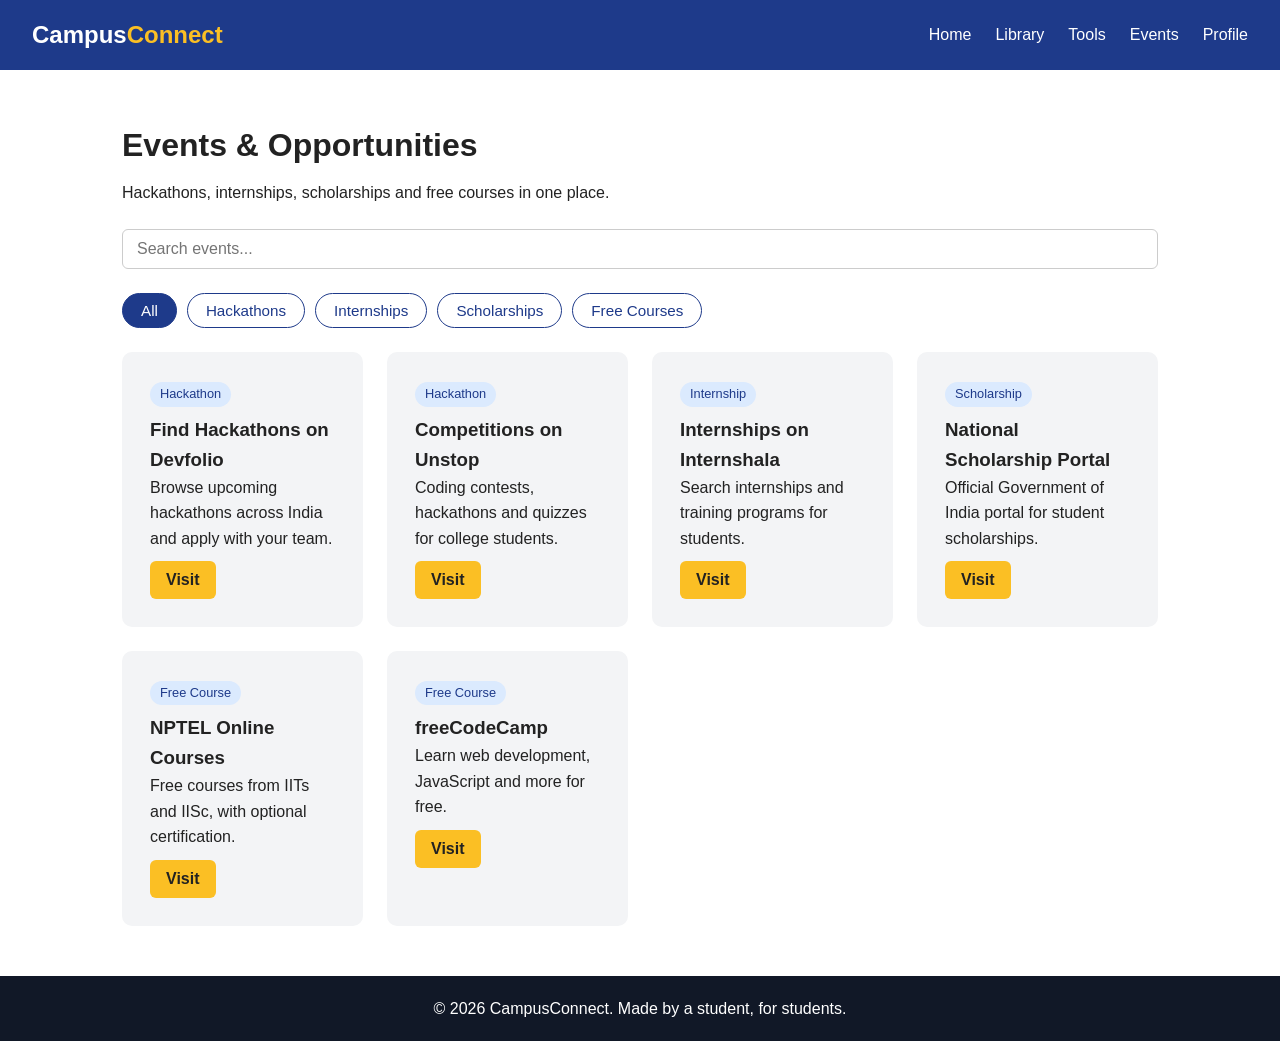
==== events.html @ 6121fadf "Add library and events pages" ====
<!DOCTYPE html>
<html lang="en">
<head>
  <meta charset="UTF-8">
  <meta name="viewport" content="width=device-width, initial-scale=1.0">
  <title>Events & Opportunities | CampusConnect</title>
  <link rel="stylesheet" href="css/style.css">
</head>
<body>
  <header>
    <nav class="navbar">
      <a href="index.html" class="logo">Campus<span>Connect</span></a>
      <button class="menu-btn" id="menuBtn">☰</button>
      <ul class="nav-links" id="navLinks">
        <li><a href="index.html">Home</a></li>
        <li><a href="library.html">Library</a></li>
        <li><a href="tools.html">Tools</a></li>
        <li><a href="events.html">Events</a></li>
        <li><a href="profile.html">Profile</a></li>
      </ul>
    </nav>
  </header>

  <main class="page">
    <h1>Events & Opportunities</h1>
    <p>Hackathons, internships, scholarships and free courses in one place.</p>

    <div class="controls">
      <input type="text" id="eventSearch" placeholder="Search events...">
    </div>

    <div class="filter-buttons" id="filterButtons">
      <button class="filter-btn active" data-category="All">All</button>
      <button class="filter-btn" data-category="Hackathon">Hackathons</button>
      <button class="filter-btn" data-category="Internship">Internships</button>
      <button class="filter-btn" data-category="Scholarship">Scholarships</button>
      <button class="filter-btn" data-category="Free Course">Free Courses</button>
    </div>

    <div class="card-grid" id="eventGrid"></div>
    <p id="noEvents" class="hidden">No opportunities found.</p>
  </main>

  <footer>
    <p>© 2026 CampusConnect. Made by a student, for students.</p>
  </footer>

  <script src="js/main.js"></script>
  <script src="js/events.js"></script>
</body>
</html>
---- css/style.css ----
* { margin: 0; padding: 0; box-sizing: border-box; }

body {
  font-family: Arial, sans-serif;
  line-height: 1.6;
  color: #222;
}

.navbar {
  display: flex;
  justify-content: space-between;
  align-items: center;
  padding: 16px 32px;
  background: #1e3a8a;
}
.logo { color: #fff; font-size: 1.5rem; font-weight: bold; text-decoration: none; }
.logo span { color: #fbbf24; }
.nav-links { display: flex; gap: 24px; list-style: none; }
.nav-links a { color: #fff; text-decoration: none; }
.nav-links a:hover { color: #fbbf24; }
.menu-btn { display: none; background: none; border: none; color: #fff; font-size: 1.8rem; cursor: pointer; }

.hero {
  text-align: center;
  padding: 100px 20px;
  background: linear-gradient(135deg, #1e3a8a, #3b82f6);
  color: #fff;
}
.hero h1 { font-size: 2.5rem; margin-bottom: 12px; }
.hero p { margin-bottom: 24px; }
.btn {
  display: inline-block;
  padding: 12px 28px;
  background: #fbbf24;
  color: #222;
  text-decoration: none;
  border-radius: 6px;
  font-weight: bold;
}

.shortcuts { padding: 60px 32px; text-align: center; }
.card-grid {
  display: grid;
  grid-template-columns: repeat(auto-fit, minmax(240px, 1fr));
  gap: 24px;
  margin-top: 24px;
}
.card {
  padding: 28px;
  border-radius: 10px;
  background: #f3f4f6;
  text-decoration: none;
  color: inherit;
  transition: transform 0.2s;
}
.card:hover { transform: translateY(-6px); }

footer { text-align: center; padding: 20px; background: #111827; color: #fff; }

@media (max-width: 700px) {
  .menu-btn { display: block; }
  .nav-links {
    display: none;
    flex-direction: column;
    position: absolute;
    top: 64px; left: 0; right: 0;
    background: #1e3a8a;
    padding: 16px 32px;
  }
  .nav-links.open { display: flex; }
}
.tools-grid { align-items: start; }
.tool label { display: block; margin-top: 10px; font-size: 0.9rem; }
.tool input {
  width: 100%;
  padding: 8px 10px;
  margin-top: 4px;
  border: 1px solid #ccc;
  border-radius: 6px;
  font-size: 1rem;
}
.tool ul { list-style: none; margin-top: 12px; }
.tool li {
  display: flex;
  justify-content: space-between;
  align-items: center;
  padding: 6px 0;
  border-bottom: 1px solid #ddd;
  cursor: pointer;
}
.tool li.done { text-decoration: line-through; color: #888; }
.delete-btn { background: none; border: none; color: #dc2626; cursor: pointer; font-size: 1rem; }
.result { margin-top: 12px; font-weight: bold; color: #1e3a8a; }
.btn.small { border: none; cursor: pointer; }
.btn.clear { background: #e5e7eb; margin-left: 8px; }
.page { padding: 50px 32px; max-width: 1100px; margin: auto; }
.page h1 { margin-bottom: 8px; }

.controls { display: flex; gap: 16px; margin: 24px 0; flex-wrap: wrap; }
.controls input, .controls select {
  padding: 10px 14px;
  border: 1px solid #ccc;
  border-radius: 6px;
  font-size: 1rem;
}
.controls input { flex: 1; min-width: 200px; }

.tag {
  display: inline-block;
  background: #dbeafe;
  color: #1e3a8a;
  padding: 2px 10px;
  border-radius: 20px;
  font-size: 0.8rem;
  margin-bottom: 8px;
}
.btn.small { padding: 6px 16px; margin-top: 10px; border: none; cursor: pointer; }
.btn.clear { background: #e5e7eb; margin-left: 8px; }
.hidden { display: none; }

.tools-grid { align-items: start; }
.tool label { display: block; margin-top: 10px; font-size: 0.9rem; }
.tool input {
  width: 100%;
  padding: 8px 10px;
  margin-top: 4px;
  border: 1px solid #ccc;
  border-radius: 6px;
  font-size: 1rem;
}
.tool ul { list-style: none; margin-top: 12px; }
.tool li {
  display: flex;
  justify-content: space-between;
  align-items: center;
  padding: 6px 0;
  border-bottom: 1px solid #ddd;
  cursor: pointer;
}
.tool li.done { text-decoration: line-through; color: #888; }
.delete-btn { background: none; border: none; color: #dc2626; cursor: pointer; font-size: 1rem; }
.result { margin-top: 12px; font-weight: bold; color: #1e3a8a; }

.filter-buttons { display: flex; gap: 10px; flex-wrap: wrap; margin-bottom: 24px; }
.filter-btn {
  padding: 8px 18px;
  border: 1px solid #1e3a8a;
  background: #fff;
  color: #1e3a8a;
  border-radius: 20px;
  cursor: pointer;
  font-size: 0.95rem;
}
.filter-btn:hover { background: #dbeafe; }
.filter-btn.active { background: #1e3a8a; color: #fff; }
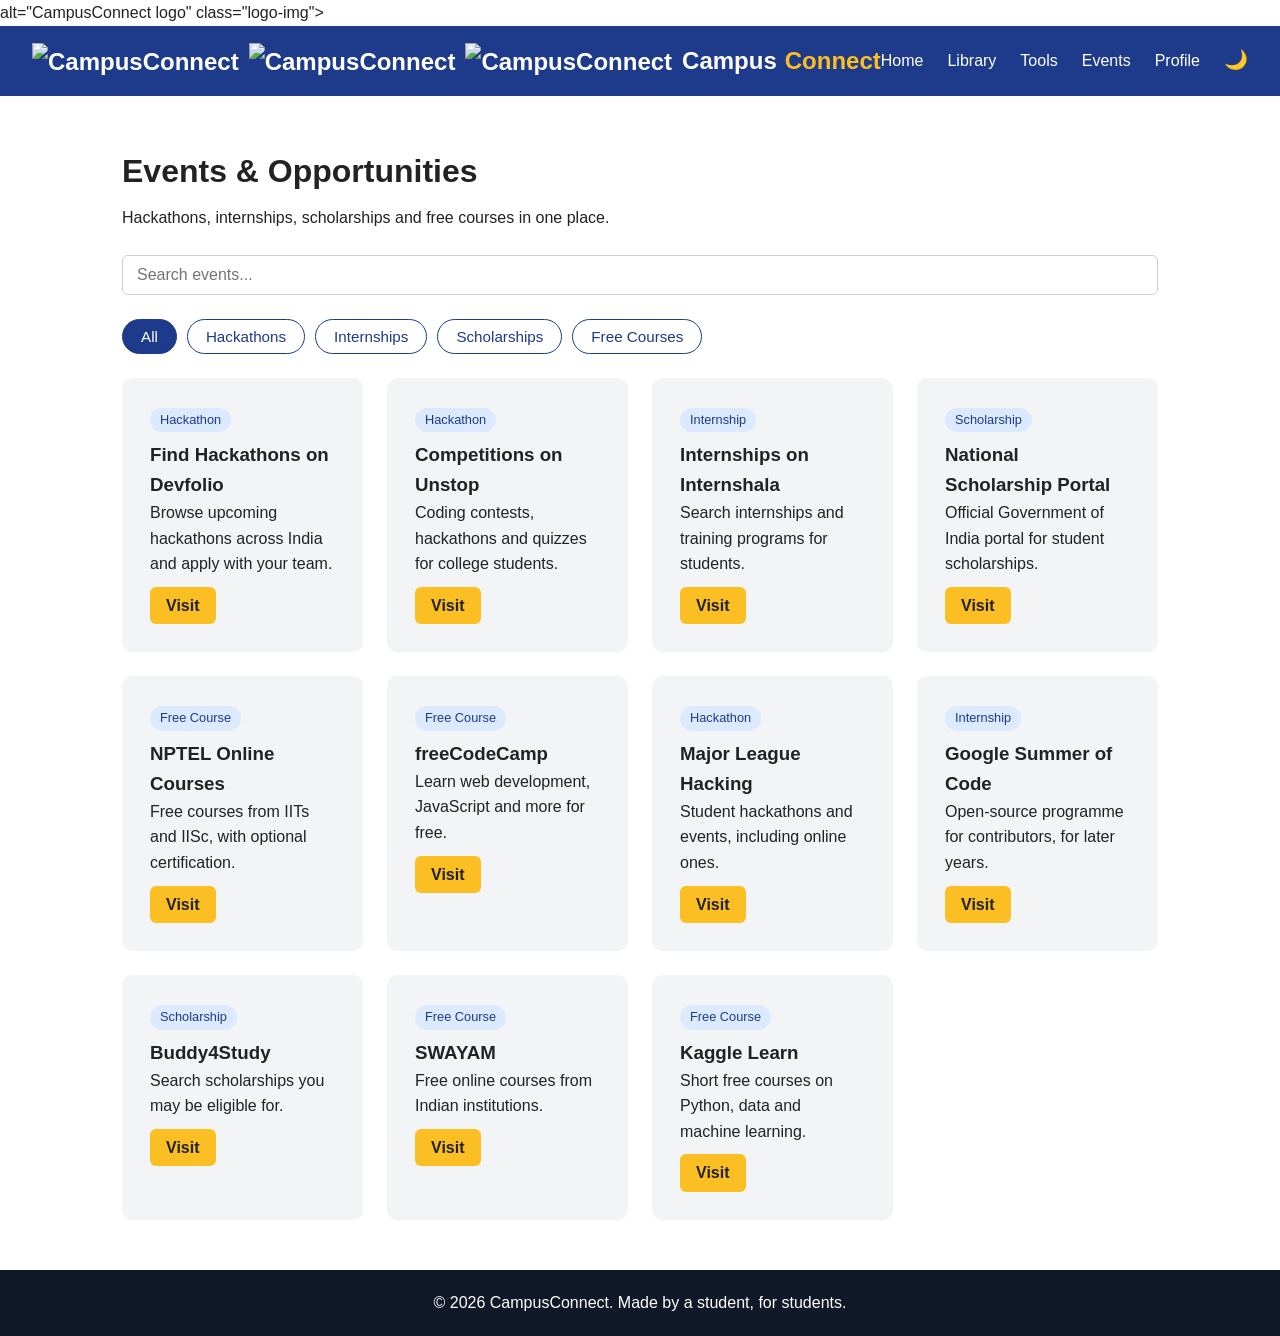
==== commit cba2fd2d: "Add favicon" ====
--- a/events.html
+++ b/events.html
@@ -4,12 +4,18 @@
   <meta charset="UTF-8">
   <meta name="viewport" content="width=device-width, initial-scale=1.0">
   <title>Events & Opportunities | CampusConnect</title>
+  <head>
+  <meta charset="UTF-8">
+  <meta name="viewport" content="width=device-width, initial-scale=1.0">
+  <title>CampusConnect</title>
+  <link rel="icon" href="images/logo.png">
   <link rel="stylesheet" href="css/style.css">
+</head> alt="CampusConnect logo" class="logo-img">
 </head>
 <body>
   <header>
     <nav class="navbar">
-      <a href="index.html" class="logo">Campus<span>Connect</span></a>
+      <a href="index.html" class="logo"><img src="images/logo.png" alt="CampusConnect logo" class="logo-img"><img src="images/logo.png" alt="CampusConnect logo" class="logo-img"><img src="images/logo.png" alt="CampusConnect logo" class="logo-img">Campus<span>Connect</span></a>
       <button class="menu-btn" id="menuBtn">☰</button>
       <ul class="nav-links" id="navLinks">
         <li><a href="index.html">Home</a></li>
--- a/css/style.css
+++ b/css/style.css
@@ -152,4 +152,71 @@
   font-size: 0.95rem;
 }
 .filter-btn:hover { background: #dbeafe; }
-.filter-btn.active { background: #1e3a8a; color: #fff; }+.filter-btn.active { background: #1e3a8a; color: #fff; }
+.profile-layout {
+  display: grid;
+  grid-template-columns: repeat(auto-fit, minmax(300px, 1fr));
+  gap: 24px;
+  margin-top: 24px;
+  align-items: start;
+}
+.profile-form label { display: block; margin-top: 12px; font-size: 0.9rem; }
+.profile-form input, .profile-form select {
+  width: 100%;
+  padding: 8px 10px;
+  margin-top: 4px;
+  border: 1px solid #ccc;
+  border-radius: 6px;
+  font-size: 1rem;
+}
+.profile-form .btn { margin-top: 16px; }
+.profile-card h2 { margin: 8px 0; }
+.profile-card h3 { margin-top: 16px; font-size: 1rem; }
+.avatar {
+  width: 70px;
+  height: 70px;
+  border-radius: 50%;
+  background: #1e3a8a;
+  color: #fff;
+  font-size: 2rem;
+  display: flex;
+  align-items: center;
+  justify-content: center;
+}
+.project-list { margin-left: 20px; }
+.theme-btn { background: none; border: none; font-size: 1.2rem; cursor: pointer; }
+
+body.dark { background: #0f172a; color: #e5e7eb; }
+body.dark .navbar { background: #172554; }
+body.dark .card { background: #1e293b; }
+body.dark .tag { background: #1e3a8a; color: #dbeafe; }
+body.dark .result { color: #93c5fd; }
+body.dark .tool li { border-bottom-color: #334155; }
+body.dark .btn.clear { background: #334155; color: #e5e7eb; }
+body.dark .controls input,
+body.dark .controls select,
+body.dark .tool input,
+body.dark .profile-form input,
+body.dark .profile-form select,
+body.dark .dashboard input {
+  background: #0f172a;
+  color: #e5e7eb;
+  border-color: #475569;
+}
+body.dark .filter-btn { background: #0f172a; color: #93c5fd; border-color: #93c5fd; }
+body.dark .filter-btn:hover { background: #1e293b; }
+body.dark .filter-btn.active { background: #1e3a8a; color: #fff; }
+.dashboard { padding: 60px 32px 0; text-align: center; }
+.dashboard .card { text-align: left; }
+.dashboard input {
+  width: 100%;
+  padding: 8px 10px;
+  margin-top: 8px;
+  border: 1px solid #ccc;
+  border-radius: 6px;
+  font-size: 1rem;
+}
+.plain-list { list-style: none; margin-top: 10px; }
+.plain-list li { padding: 4px 0; }
+.logo { display: flex; align-items: center; gap: 8px; }
+.logo-img { height: 36px; width: auto; }
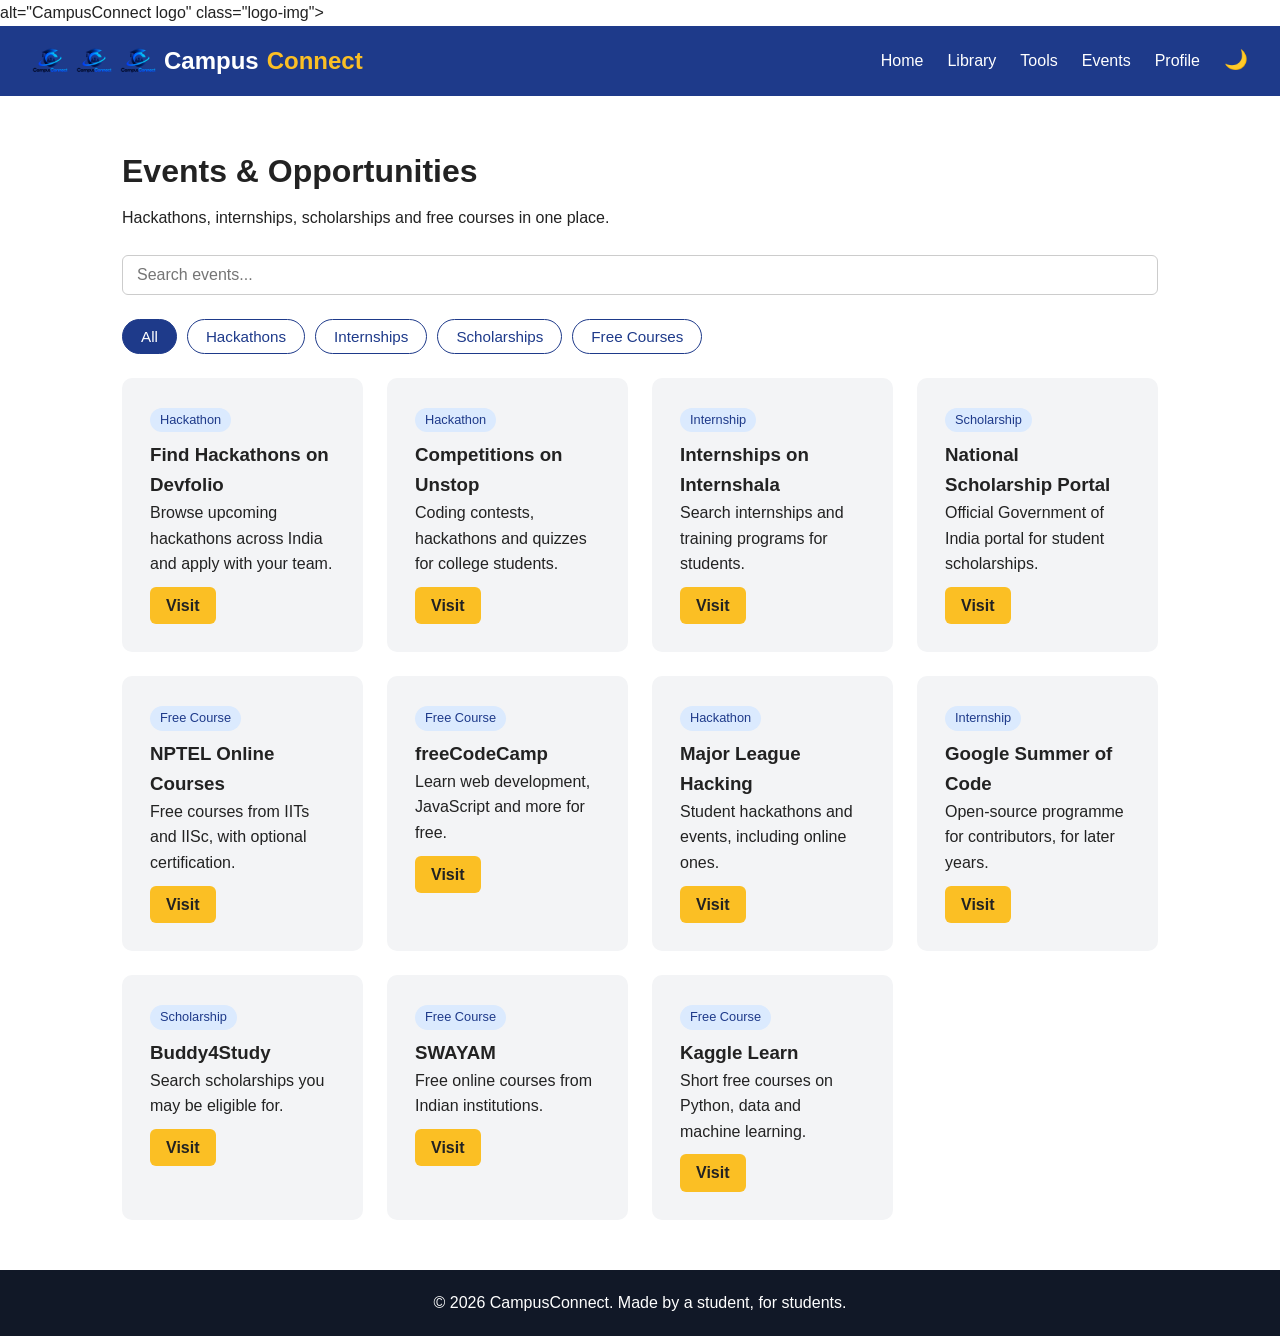
==== commit 1e7600d6: "Add logo" ====
--- a/events.html
+++ b/events.html
@@ -8,6 +8,7 @@
   <meta charset="UTF-8">
   <meta name="viewport" content="width=device-width, initial-scale=1.0">
   <title>CampusConnect</title>
+  <link rel="icon" href="images/logo.png">
   <link rel="icon" href="images/logo.png">
   <link rel="stylesheet" href="css/style.css">
 </head> alt="CampusConnect logo" class="logo-img">
--- a/css/style.css
+++ b/css/style.css
@@ -219,4 +219,12 @@
 .plain-list { list-style: none; margin-top: 10px; }
 .plain-list li { padding: 4px 0; }
 .logo { display: flex; align-items: center; gap: 8px; }
-.logo-img { height: 36px; width: auto; }+.logo-img { height: 36px; width: auto; }
+.hero-logo {
+  width: 130px;
+  height: 130px;
+  background: #fff;
+  border-radius: 16px;
+  padding: 8px;
+  margin-bottom: 16px;
+}
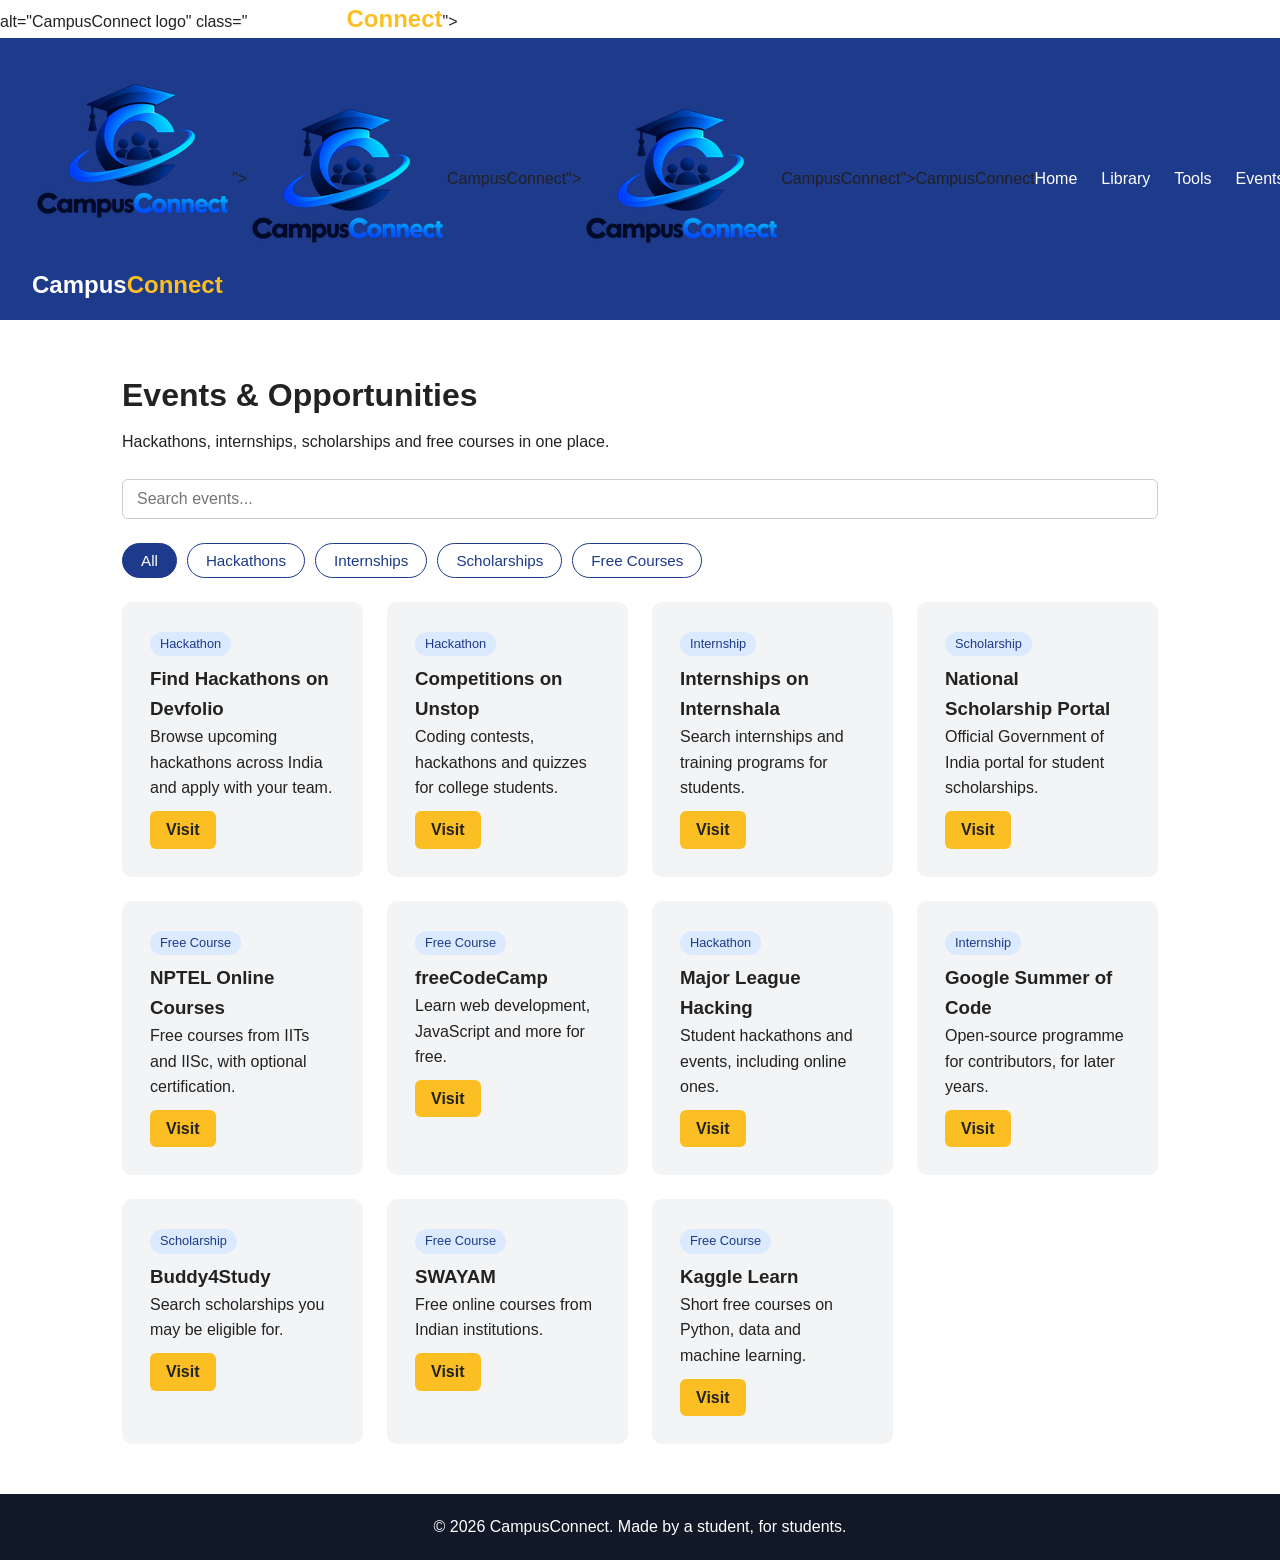
==== commit b8540f62: "Fix navbar logo" ====
--- a/events.html
+++ b/events.html
@@ -11,12 +11,12 @@
   <link rel="icon" href="images/logo.png">
   <link rel="icon" href="images/logo.png">
   <link rel="stylesheet" href="css/style.css">
-</head> alt="CampusConnect logo" class="logo-img">
+</head> alt="CampusConnect logo" class="      <a href="index.html" class="logo">Campus<span>Connect</span></a>">
 </head>
 <body>
   <header>
     <nav class="navbar">
-      <a href="index.html" class="logo"><img src="images/logo.png" alt="CampusConnect logo" class="logo-img"><img src="images/logo.png" alt="CampusConnect logo" class="logo-img"><img src="images/logo.png" alt="CampusConnect logo" class="logo-img">Campus<span>Connect</span></a>
+      <a href="index.html" class="logo"><img src="images/logo.png" alt="CampusConnect logo" class="      <a href="index.html" class="logo">Campus<span>Connect</span></a>"><img src="images/logo.png" alt="CampusConnect logo" class="      <a href="index.html" class="logo">Campus<span>Connect</span></a>"><img src="images/logo.png" alt="CampusConnect logo" class="      <a href="index.html" class="logo">Campus<span>Connect</span></a>">Campus<span>Connect</span></a>
       <button class="menu-btn" id="menuBtn">☰</button>
       <ul class="nav-links" id="navLinks">
         <li><a href="index.html">Home</a></li>
--- a/css/style.css
+++ b/css/style.css
@@ -218,8 +218,7 @@
 }
 .plain-list { list-style: none; margin-top: 10px; }
 .plain-list li { padding: 4px 0; }
-.logo { display: flex; align-items: center; gap: 8px; }
-.logo-img { height: 36px; width: auto; }
+
 .hero-logo {
   width: 130px;
   height: 130px;
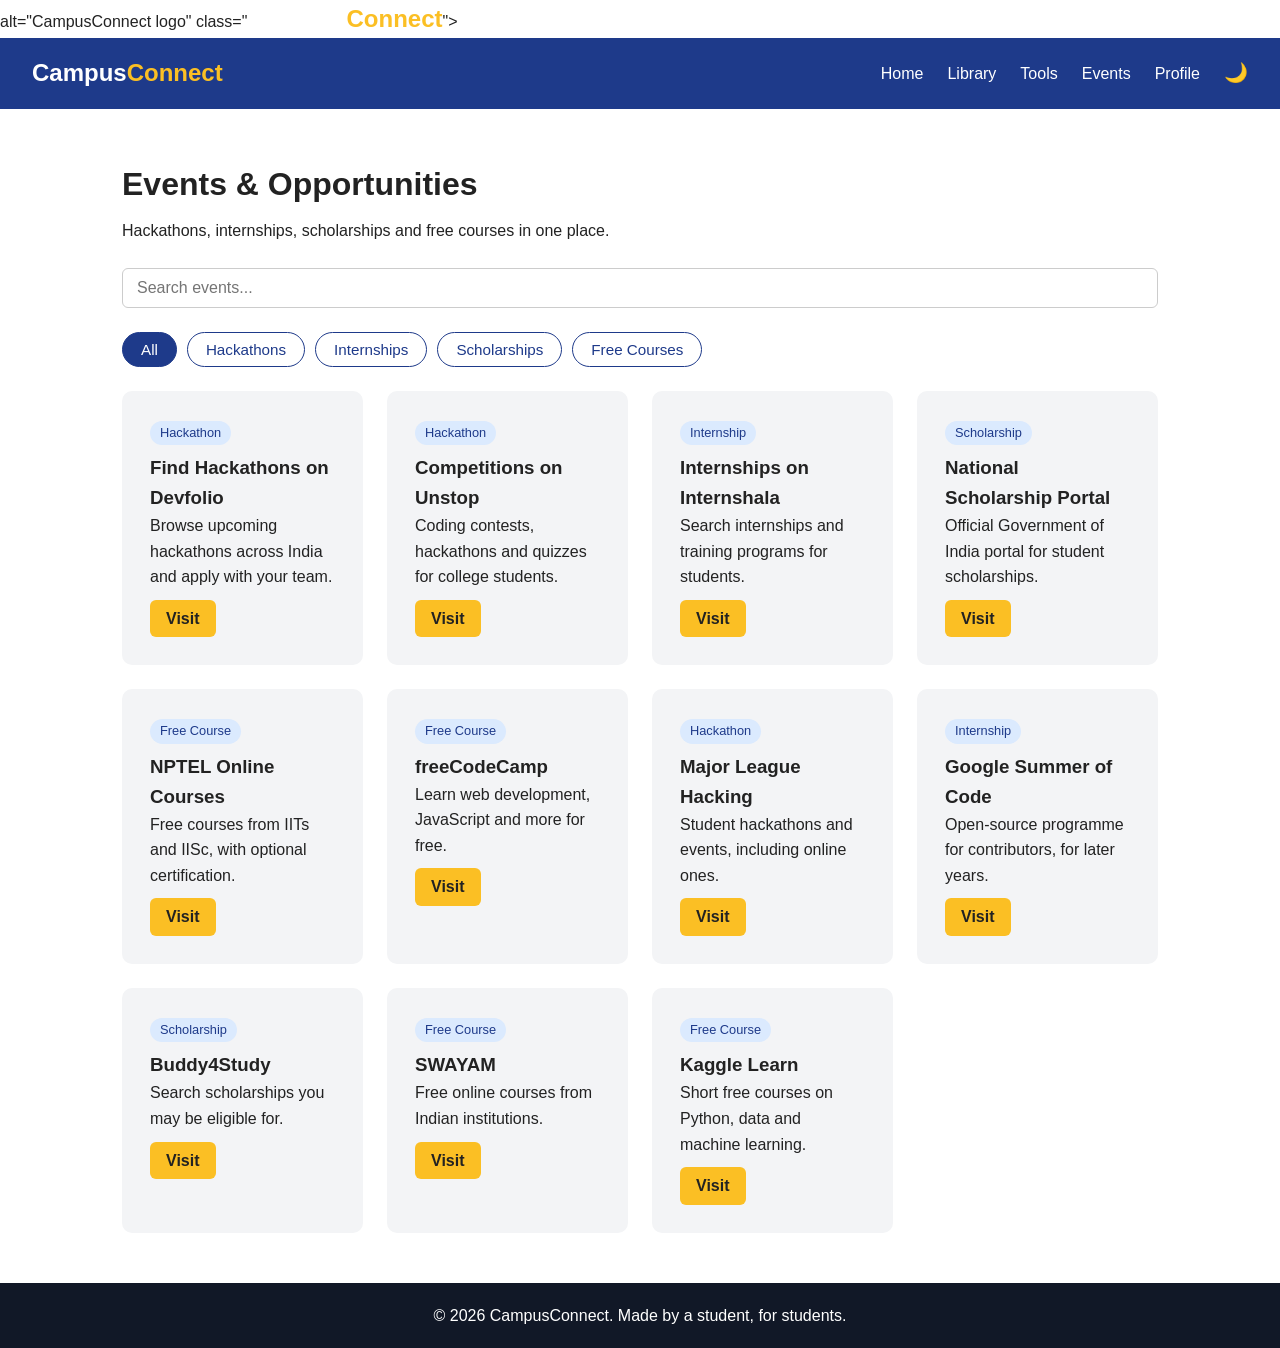
==== commit c7b061a2: "Fix navbar" ====
--- a/events.html
+++ b/events.html
@@ -16,7 +16,7 @@
 <body>
   <header>
     <nav class="navbar">
-      <a href="index.html" class="logo"><img src="images/logo.png" alt="CampusConnect logo" class="      <a href="index.html" class="logo">Campus<span>Connect</span></a>"><img src="images/logo.png" alt="CampusConnect logo" class="      <a href="index.html" class="logo">Campus<span>Connect</span></a>"><img src="images/logo.png" alt="CampusConnect logo" class="      <a href="index.html" class="logo">Campus<span>Connect</span></a>">Campus<span>Connect</span></a>
+      <a href="index.html" class="logo">Campus<span>Connect</span></a>
       <button class="menu-btn" id="menuBtn">☰</button>
       <ul class="nav-links" id="navLinks">
         <li><a href="index.html">Home</a></li>
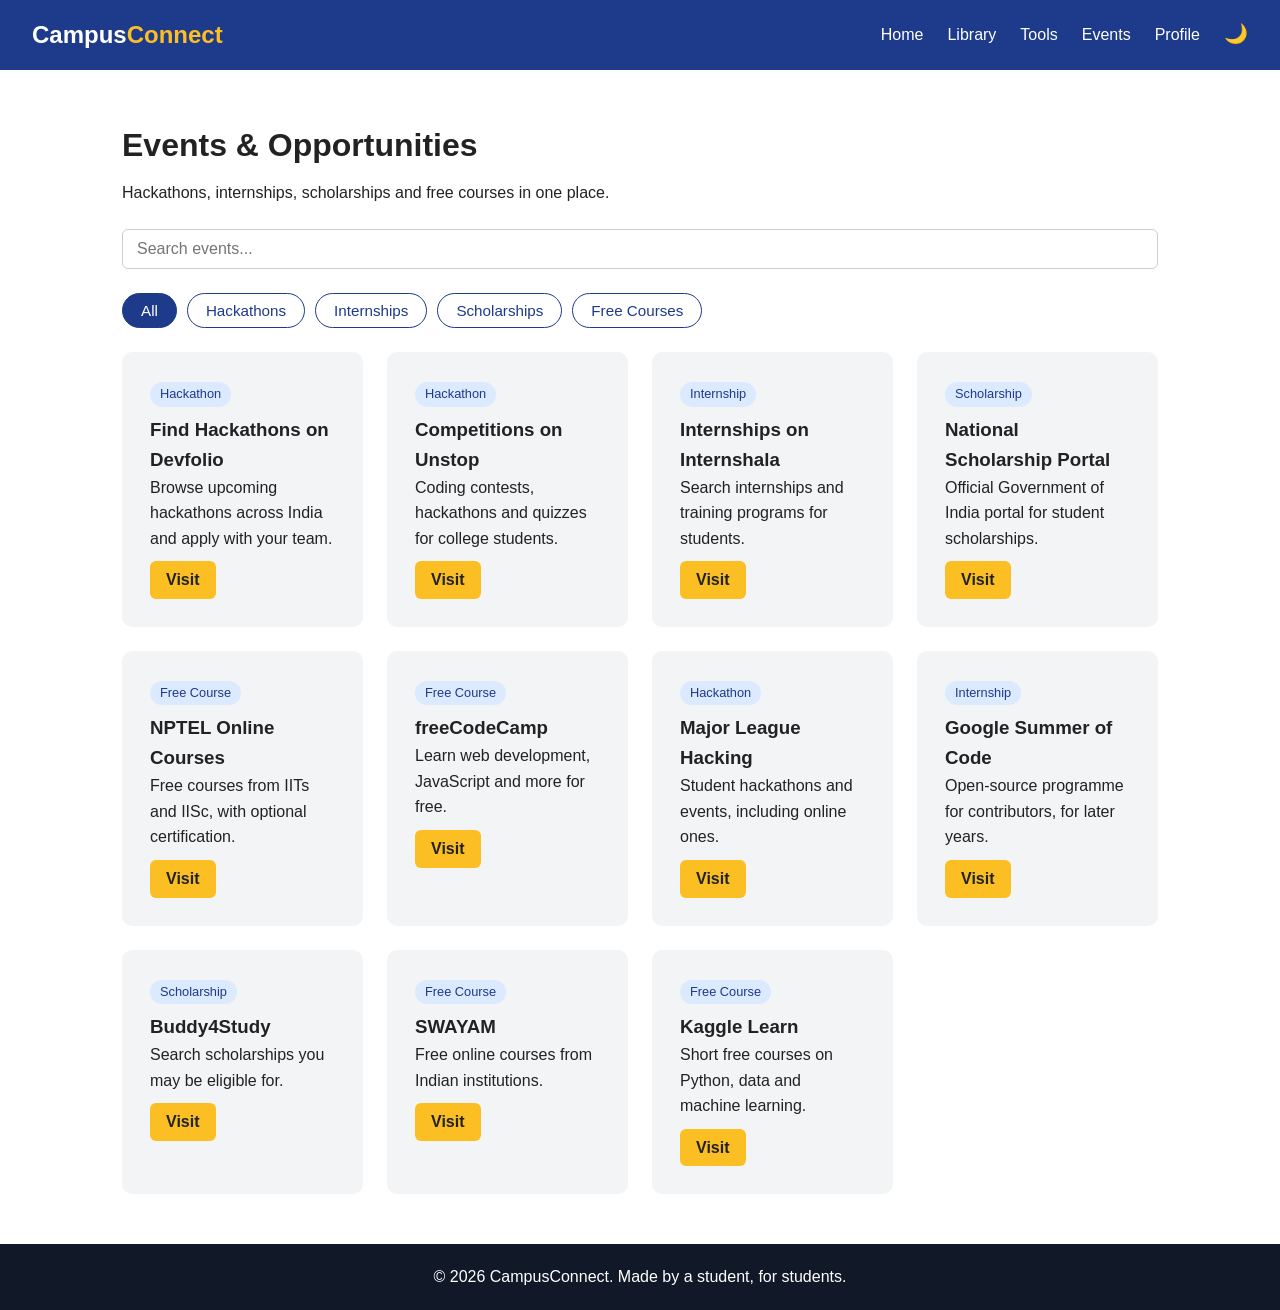
==== commit 232d7ce8: "Restore clean pages and add hero logo" ====
--- a/events.html
+++ b/events.html
@@ -4,14 +4,7 @@
   <meta charset="UTF-8">
   <meta name="viewport" content="width=device-width, initial-scale=1.0">
   <title>Events & Opportunities | CampusConnect</title>
-  <head>
-  <meta charset="UTF-8">
-  <meta name="viewport" content="width=device-width, initial-scale=1.0">
-  <title>CampusConnect</title>
-  <link rel="icon" href="images/logo.png">
-  <link rel="icon" href="images/logo.png">
   <link rel="stylesheet" href="css/style.css">
-</head> alt="CampusConnect logo" class="      <a href="index.html" class="logo">Campus<span>Connect</span></a>">
 </head>
 <body>
   <header>
